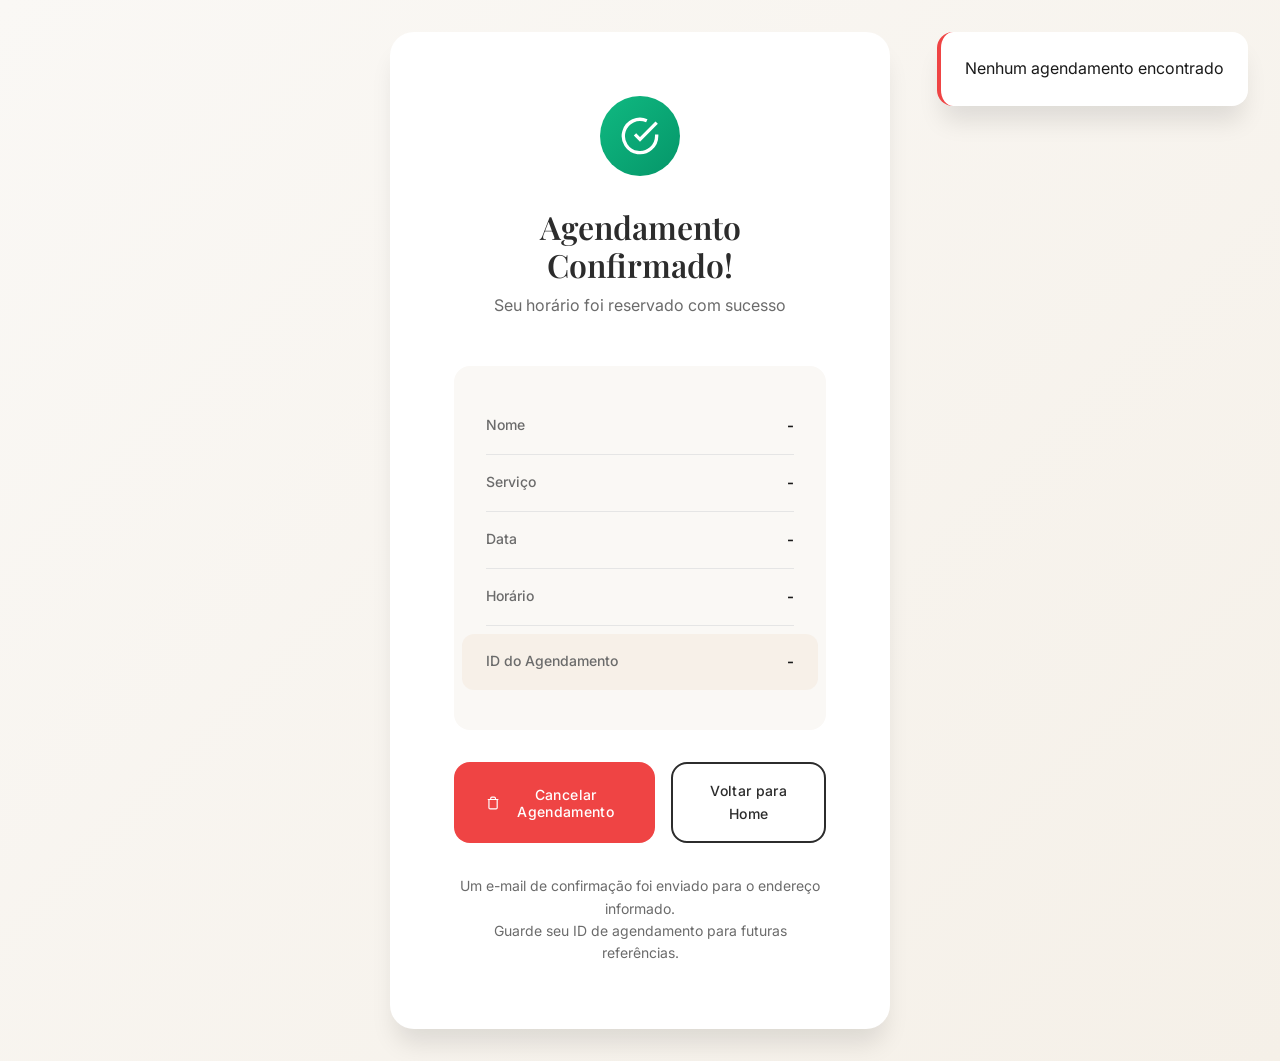
==== pages/confirmation.html @ 3dfdce2e "first commit" ====
<!-- pages/confirmation.html -->
<!DOCTYPE html>
<html lang="pt-BR">
<head>
    <meta charset="UTF-8">
    <meta name="viewport" content="width=device-width, initial-scale=1.0">
    <title>Confirmação - The Barber</title>
    <link rel="stylesheet" href="../css/global.css">
    <link rel="stylesheet" href="../css/confirmation.css">
    <link href="https://fonts.googleapis.com/css2?family=Playfair+Display:wght@400;600;700&family=Inter:wght@300;400;500;600&display=swap" rel="stylesheet">
</head>
<body>
    <main class="confirmation-page">
        <div class="confirmation-card">
            <div class="confirmation-icon">
                <svg viewBox="0 0 24 24" fill="none" stroke="currentColor" stroke-width="2">
                    <path d="M22 11.08V12a10 10 0 1 1-5.93-9.14"/>
                    <polyline points="22 4 12 14.01 9 11.01"/>
                </svg>
            </div>
            
            <h1 class="confirmation-title">Agendamento Confirmado!</h1>
            <p class="confirmation-subtitle">Seu horário foi reservado com sucesso</p>

            <div class="confirmation-details" id="confirmationDetails">
                <div class="detail-row">
                    <span class="detail-label">Nome</span>
                    <span class="detail-value" id="detailNome">-</span>
                </div>
                <div class="detail-row">
                    <span class="detail-label">Serviço</span>
                    <span class="detail-value" id="detailServico">-</span>
                </div>
                <div class="detail-row">
                    <span class="detail-label">Data</span>
                    <span class="detail-value" id="detailData">-</span>
                </div>
                <div class="detail-row">
                    <span class="detail-label">Horário</span>
                    <span class="detail-value" id="detailHorario">-</span>
                </div>
                <div class="detail-row detail-row--highlight">
                    <span class="detail-label">ID do Agendamento</span>
                    <span class="detail-value" id="detailId">-</span>
                </div>
            </div>

            <div class="confirmation-actions">
                <button class="btn btn--danger" id="cancelBtn">
                    <svg class="btn__icon" viewBox="0 0 24 24" fill="none" stroke="currentColor" stroke-width="2">
                        <path d="M3 6h18M19 6v14a2 2 0 0 1-2 2H7a2 2 0 0 1-2-2V6m3 0V4a2 2 0 0 1 2-2h4a2 2 0 0 1 2 2v2"/>
                    </svg>
                    <span>Cancelar Agendamento</span>
                </button>
                
                <a href="../index.html" class="btn btn--secondary">
                    <span>Voltar para Home</span>
                </a>
            </div>

            <p class="confirmation-note">
                Um e-mail de confirmação foi enviado para o endereço informado.
                <br>Guarde seu ID de agendamento para futuras referências.
            </p>
        </div>
    </main>

    <div class="toast-container" id="toastContainer"></div>
    <div class="loading-overlay" id="loadingOverlay">
        <div class="loading-spinner">
            <div class="loading-spinner__ring"></div>
        </div>
    </div>

    <script src="../js/utils.js"></script>
    <script src="../js/api.js"></script>
    <script src="../js/confirmation.js"></script>
</body>
</html>
---- css/global.css ----
/* css/global.css */

/* ============================================
   DESIGN SYSTEM - The Barber
   ============================================ */

:root {
  /* Colors - Premium Barber Shop Palette */
  --color-primary: #2C2C2C;
  --color-secondary: #D4A574;
  --color-secondary-light: #E8C9A8;
  --color-background: #FAF8F5;
  --color-surface: #FFFFFF;
  --color-text: #1A1A1A;
  --color-text-muted: #6B6B6B;
  --color-border: #E5E5E5;
  --color-success: #10B981;
  --color-error: #EF4444;
  --color-warning: #F59E0B;
  
  /* Typography */
  --font-display: 'Playfair Display', serif;
  --font-body: 'Inter', sans-serif;
  
  /* Spacing */
  --space-xs: 0.25rem;
  --space-sm: 0.5rem;
  --space-md: 1rem;
  --space-lg: 1.5rem;
  --space-xl: 2rem;
  --space-2xl: 3rem;
  --space-3xl: 4rem;
  
  /* Border Radius */
  --radius-sm: 0.375rem;
  --radius-md: 0.75rem;
  --radius-lg: 1rem;
  --radius-xl: 1.5rem;
  --radius-full: 9999px;
  
  /* Shadows */
  --shadow-sm: 0 1px 2px 0 rgba(0, 0, 0, 0.05);
  --shadow-md: 0 4px 6px -1px rgba(0, 0, 0, 0.1);
  --shadow-lg: 0 10px 15px -3px rgba(0, 0, 0, 0.1);
  --shadow-xl: 0 20px 25px -5px rgba(0, 0, 0, 0.1);
  
  /* Transitions */
  --transition-fast: 150ms ease;
  --transition-base: 250ms ease;
  --transition-slow: 350ms ease;
  
  /* Container */
  --container-max: 1200px;
  --container-padding: 1.5rem;
}

/* Reset & Base */
*, *::before, *::after {
  box-sizing: border-box;
  margin: 0;
  padding: 0;
}

html {
  scroll-behavior: smooth;
  font-size: 16px;
}

body {
  font-family: var(--font-body);
  font-size: 1rem;
  line-height: 1.6;
  color: var(--color-text);
  background-color: var(--color-background);
  -webkit-font-smoothing: antialiased;
  -moz-osx-font-smoothing: grayscale;
}

img {
  max-width: 100%;
  height: auto;
  display: block;
}

a {
  color: inherit;
  text-decoration: none;
}

button {
  font-family: inherit;
  cursor: pointer;
  border: none;
  background: none;
}

ul {
  list-style: none;
}

/* Container */
.container {
  width: 100%;
  max-width: var(--container-max);
  margin: 0 auto;
  padding: 0 var(--container-padding);
}

/* Typography */
h1, h2, h3, h4, h5, h6 {
  font-family: var(--font-display);
  font-weight: 600;
  line-height: 1.2;
}

/* Buttons */
.btn {
  display: inline-flex;
  align-items: center;
  justify-content: center;
  gap: var(--space-sm);
  padding: var(--space-md) var(--space-xl);
  font-family: var(--font-body);
  font-size: 0.875rem;
  font-weight: 500;
  letter-spacing: 0.025em;
  border-radius: var(--radius-lg);
  transition: all var(--transition-base);
  position: relative;
  overflow: hidden;
}

.btn::before {
  content: '';
  position: absolute;
  top: 0;
  left: -100%;
  width: 100%;
  height: 100%;
  background: linear-gradient(90deg, transparent, rgba(255,255,255,0.2), transparent);
  transition: left 0.5s;
}

.btn:hover::before {
  left: 100%;
}

.btn--primary {
  background-color: var(--color-primary);
  color: var(--color-surface);
  box-shadow: var(--shadow-md);
}

.btn--primary:hover {
  background-color: #1a1a1a;
  transform: translateY(-2px);
  box-shadow: var(--shadow-lg);
}

.btn--secondary {
  background-color: transparent;
  color: var(--color-primary);
  border: 2px solid var(--color-primary);
}

.btn--secondary:hover {
  background-color: var(--color-primary);
  color: var(--color-surface);
}

.btn--large {
  padding: var(--space-lg) var(--space-2xl);
  font-size: 1rem;
}

.btn__icon {
  width: 1.25rem;
  height: 1.25rem;
  transition: transform var(--transition-base);
}

.btn:hover .btn__icon {
  transform: translateX(4px);
}

/* Navigation */
.navbar {
  position: fixed;
  top: 0;
  left: 0;
  right: 0;
  z-index: 1000;
  background: rgba(250, 248, 245, 0.95);
  backdrop-filter: blur(10px);
  border-bottom: 1px solid var(--color-border);
  transition: all var(--transition-base);
}

.navbar .container {
  display: flex;
  align-items: center;
  justify-content: space-between;
  height: 4rem;
}

.navbar__logo {
  display: flex;
  align-items: center;
  gap: var(--space-sm);
  font-family: var(--font-display);
  font-size: 1.25rem;
  font-weight: 700;
  color: var(--color-primary);
}

.navbar__logo-icon {
  color: var(--color-secondary);
  font-size: 1.5rem;
}

.navbar__menu {
  display: flex;
  align-items: center;
  gap: var(--space-xl);
}

.navbar__link {
  font-size: 0.875rem;
  font-weight: 500;
  color: var(--color-text-muted);
  transition: color var(--transition-fast);
  position: relative;
}

.navbar__link::after {
  content: '';
  position: absolute;
  bottom: -4px;
  left: 0;
  width: 0;
  height: 2px;
  background-color: var(--color-secondary);
  transition: width var(--transition-base);
}

.navbar__link:hover,
.navbar__link--active {
  color: var(--color-primary);
}

.navbar__link:hover::after,
.navbar__link--active::after {
  width: 100%;
}

.navbar__link--cta {
  background-color: var(--color-primary);
  color: var(--color-surface) !important;
  padding: var(--space-sm) var(--space-lg);
  border-radius: var(--radius-full);
}

.navbar__link--cta::after {
  display: none;
}

.navbar__link--cta:hover {
  background-color: #1a1a1a;
  transform: translateY(-1px);
}

.navbar__toggle {
  display: none;
  flex-direction: column;
  gap: 5px;
  padding: var(--space-sm);
}

.navbar__toggle span {
  display: block;
  width: 25px;
  height: 2px;
  background-color: var(--color-primary);
  transition: all var(--transition-base);
}

/* Cards */
.card {
  background: var(--color-surface);
  border-radius: var(--radius-xl);
  padding: var(--space-xl);
  box-shadow: var(--shadow-md);
  transition: all var(--transition-base);
}

.card:hover {
  transform: translateY(-4px);
  box-shadow: var(--shadow-xl);
}

/* Forms */
.form-group {
  margin-bottom: var(--space-lg);
}

.form-label {
  display: block;
  font-size: 0.875rem;
  font-weight: 500;
  color: var(--color-text);
  margin-bottom: var(--space-sm);
}

.form-input,
.form-select {
  width: 100%;
  padding: var(--space-md);
  font-size: 1rem;
  border: 2px solid var(--color-border);
  border-radius: var(--radius-lg);
  background-color: var(--color-surface);
  transition: all var(--transition-fast);
}

.form-input:focus,
.form-select:focus {
  outline: none;
  border-color: var(--color-secondary);
  box-shadow: 0 0 0 3px rgba(212, 165, 116, 0.1);
}

.form-input::placeholder {
  color: var(--color-text-muted);
}

.form-input--error {
  border-color: var(--color-error);
}

.form-error {
  font-size: 0.75rem;
  color: var(--color-error);
  margin-top: var(--space-xs);
}

/* Loading */
.loading-overlay {
  position: fixed;
  inset: 0;
  background: rgba(250, 248, 245, 0.9);
  display: flex;
  align-items: center;
  justify-content: center;
  z-index: 9999;
  opacity: 0;
  visibility: hidden;
  transition: all var(--transition-base);
}

.loading-overlay--active {
  opacity: 1;
  visibility: visible;
}

.loading-spinner {
  position: relative;
  width: 60px;
  height: 60px;
}

.loading-spinner__ring {
  position: absolute;
  inset: 0;
  border: 3px solid transparent;
  border-top-color: var(--color-secondary);
  border-radius: 50%;
  animation: spin 1s linear infinite;
}

@keyframes spin {
  to { transform: rotate(360deg); }
}

/* Toast Notifications */
.toast-container {
  position: fixed;
  top: var(--space-xl);
  right: var(--space-xl);
  z-index: 9998;
  display: flex;
  flex-direction: column;
  gap: var(--space-md);
}

.toast {
  display: flex;
  align-items: center;
  gap: var(--space-md);
  padding: var(--space-lg);
  background: var(--color-surface);
  border-radius: var(--radius-lg);
  box-shadow: var(--shadow-xl);
  min-width: 300px;
  max-width: 400px;
  animation: slideIn 0.3s ease;
}

.toast--success {
  border-left: 4px solid var(--color-success);
}

.toast--error {
  border-left: 4px solid var(--color-error);
}

.toast--warning {
  border-left: 4px solid var(--color-warning);
}

@keyframes slideIn {
  from {
    transform: translateX(100%);
    opacity: 0;
  }
  to {
    transform: translateX(0);
    opacity: 1;
  }
}

/* Responsive */
@media (max-width: 768px) {
  .navbar__toggle {
    display: flex;
  }
  
  .navbar__menu {
    position: absolute;
    top: 100%;
    left: 0;
    right: 0;
    background: var(--color-surface);
    flex-direction: column;
    padding: var(--space-lg);
    gap: var(--space-md);
    border-bottom: 1px solid var(--color-border);
    transform: translateY(-100%);
    opacity: 0;
    visibility: hidden;
    transition: all var(--transition-base);
  }
  
  .navbar__menu--active {
    transform: translateY(0);
    opacity: 1;
    visibility: visible;
  }
  
  .btn--large {
    width: 100%;
  }
}
---- css/confirmation.css ----
/* css/confirmation.css */

.confirmation-page {
  min-height: 100vh;
  display: flex;
  align-items: center;
  justify-content: center;
  padding: var(--space-xl);
  background: linear-gradient(135deg, var(--color-background) 0%, #F5F0E8 100%);
}

.confirmation-card {
  background: var(--color-surface);
  padding: var(--space-3xl);
  border-radius: var(--radius-xl);
  box-shadow: var(--shadow-xl);
  max-width: 500px;
  width: 100%;
  text-align: center;
  animation: fadeInUp 0.6s ease;
}

@keyframes fadeInUp {
  from {
    opacity: 0;
    transform: translateY(30px);
  }
  to {
    opacity: 1;
    transform: translateY(0);
  }
}

.confirmation-icon {
  width: 80px;
  height: 80px;
  margin: 0 auto var(--space-xl);
  background: linear-gradient(135deg, var(--color-success) 0%, #059669 100%);
  color: white;
  border-radius: 50%;
  display: flex;
  align-items: center;
  justify-content: center;
  animation: scaleIn 0.5s ease 0.2s both;
}

@keyframes scaleIn {
  from {
    transform: scale(0);
  }
  to {
    transform: scale(1);
  }
}

.confirmation-icon svg {
  width: 40px;
  height: 40px;
}

.confirmation-title {
  font-size: 2rem;
  color: var(--color-primary);
  margin-bottom: var(--space-sm);
}

.confirmation-subtitle {
  color: var(--color-text-muted);
  margin-bottom: var(--space-2xl);
}

.confirmation-details {
  background: var(--color-background);
  border-radius: var(--radius-lg);
  padding: var(--space-xl);
  margin-bottom: var(--space-xl);
  text-align: left;
}

.detail-row {
  display: flex;
  justify-content: space-between;
  padding: var(--space-md) 0;
  border-bottom: 1px solid var(--color-border);
}

.detail-row:last-child {
  border-bottom: none;
}

.detail-row--highlight {
  background: rgba(212, 165, 116, 0.1);
  margin: var(--space-sm) calc(-1 * var(--space-lg));
  padding: var(--space-md) var(--space-lg);
  border-radius: var(--radius-md);
  border-bottom: none;
}

.detail-label {
  font-size: 0.875rem;
  color: var(--color-text-muted);
  font-weight: 500;
}

.detail-value {
  font-size: 0.9375rem;
  color: var(--color-text);
  font-weight: 600;
}

.confirmation-actions {
  display: flex;
  flex-direction: column;
  gap: var(--space-md);
  margin-bottom: var(--space-xl);
}

.btn--danger {
  background-color: var(--color-error);
  color: white;
}

.btn--danger:hover {
  background-color: #DC2626;
}

.confirmation-note {
  font-size: 0.875rem;
  color: var(--color-text-muted);
  line-height: 1.6;
}

@media (min-width: 640px) {
  .confirmation-actions {
    flex-direction: row;
    justify-content: center;
  }
}
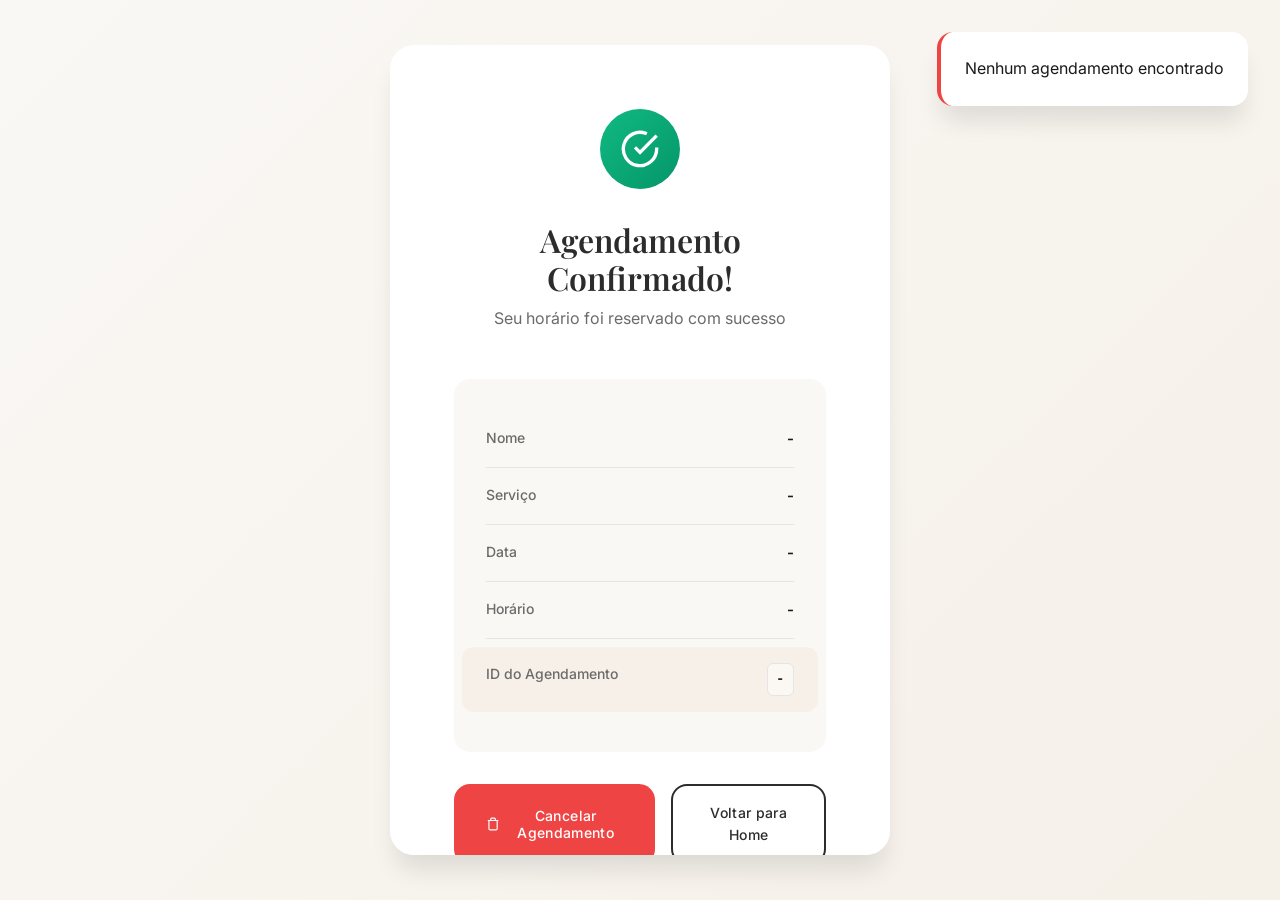
==== commit 5152f3cf: "Atualizar o confirmation.html" ====
--- a/pages/confirmation.html
+++ b/pages/confirmation.html
@@ -3,7 +3,7 @@
 <html lang="pt-BR">
 <head>
     <meta charset="UTF-8">
-    <meta name="viewport" content="width=device-width, initial-scale=1.0">
+    <meta name="viewport" content="width=device-width, initial-scale=1.0, maximum-scale=1.0, user-scalable=no">
     <title>Confirmação - The Barber</title>
     <link rel="stylesheet" href="../css/global.css">
     <link rel="stylesheet" href="../css/confirmation.css">
@@ -39,6 +39,7 @@
                     <span class="detail-label">Horário</span>
                     <span class="detail-value" id="detailHorario">-</span>
                 </div>
+                <!-- ID em destaque especial -->
                 <div class="detail-row detail-row--highlight">
                     <span class="detail-label">ID do Agendamento</span>
                     <span class="detail-value" id="detailId">-</span>
@@ -76,4 +77,4 @@
     <script src="../js/api.js"></script>
     <script src="../js/confirmation.js"></script>
 </body>
-</html>+</html>
--- a/css/confirmation.css
+++ b/css/confirmation.css
@@ -18,6 +18,10 @@
   width: 100%;
   text-align: center;
   animation: fadeInUp 0.6s ease;
+  /* CORREÇÃO: Garante que não ultrapasse a viewport em mobile */
+  max-height: 90vh;
+  overflow-y: auto;
+  -webkit-overflow-scrolling: touch; /* Scroll suave no iOS */
 }
 
 @keyframes fadeInUp {
@@ -42,6 +46,7 @@
   align-items: center;
   justify-content: center;
   animation: scaleIn 0.5s ease 0.2s both;
+  flex-shrink: 0; /* Evita que encolha */
 }
 
 @keyframes scaleIn {
@@ -62,6 +67,7 @@
   font-size: 2rem;
   color: var(--color-primary);
   margin-bottom: var(--space-sm);
+  line-height: 1.2; /* Evita corte em títulos longos */
 }
 
 .confirmation-subtitle {
@@ -69,12 +75,19 @@
   margin-bottom: var(--space-2xl);
 }
 
+/* ============================================
+   CONFIRMATION DETAILS - CORREÇÕES MOBILE
+   ============================================ */
 .confirmation-details {
   background: var(--color-background);
   border-radius: var(--radius-lg);
   padding: var(--space-xl);
   margin-bottom: var(--space-xl);
   text-align: left;
+  /* CORREÇÃO: Garante que o conteúdo não vaze */
+  min-width: 0;
+  overflow-wrap: break-word;
+  word-wrap: break-word;
 }
 
 .detail-row {
@@ -82,30 +95,61 @@
   justify-content: space-between;
   padding: var(--space-md) 0;
   border-bottom: 1px solid var(--color-border);
+  gap: var(--space-md); /* Evita colagem */
+  flex-wrap: wrap; /* Permite quebra em mobile */
 }
 
 .detail-row:last-child {
   border-bottom: none;
 }
 
+/* CORREÇÃO ESPECIAL: ID do agendamento sempre visível */
 .detail-row--highlight {
   background: rgba(212, 165, 116, 0.1);
   margin: var(--space-sm) calc(-1 * var(--space-lg));
   padding: var(--space-md) var(--space-lg);
   border-radius: var(--radius-md);
   border-bottom: none;
+  flex-wrap: nowrap; /* Mantém na mesma linha se possível */
+}
+
+/* Se não couber, quebra de forma controlada */
+@media (max-width: 400px) {
+  .detail-row--highlight {
+    flex-direction: column;
+    gap: var(--space-xs);
+  }
 }
 
 .detail-label {
   font-size: 0.875rem;
   color: var(--color-text-muted);
   font-weight: 500;
+  flex-shrink: 0; /* Label não encolhe */
 }
 
 .detail-value {
   font-size: 0.9375rem;
   color: var(--color-text);
   font-weight: 600;
+  text-align: right;
+  /* CORREÇÃO CRÍTICA: Quebra palavras longas (como IDs) */
+  word-break: break-word;
+  overflow-wrap: anywhere;
+  max-width: 100%;
+  min-width: 0; /* Permite encolher */
+}
+
+/* Estilo especial para o ID - sempre visível */
+.detail-row--highlight .detail-value {
+  font-family: 'Courier New', monospace; /* Fonte monospaced para IDs */
+  font-size: 0.875rem;
+  letter-spacing: 0.5px;
+  color: var(--color-primary);
+  background: rgba(255,255,255,0.5);
+  padding: var(--space-xs) var(--space-sm);
+  border-radius: var(--radius-sm);
+  border: 1px solid var(--color-border);
 }
 
 .confirmation-actions {
@@ -128,11 +172,120 @@
   font-size: 0.875rem;
   color: var(--color-text-muted);
   line-height: 1.6;
-}
-
+  /* CORREÇÃO: Garante que não fique colada nas bordas em mobile */
+  padding: 0 var(--space-sm);
+}
+
+/* ============================================
+   RESPONSIVE - CORREÇÕES MOBILE
+   ============================================ */
 @media (min-width: 640px) {
   .confirmation-actions {
     flex-direction: row;
     justify-content: center;
   }
-}+}
+
+/* CORREÇÕES ESPECÍFICAS PARA MOBILE */
+@media (max-width: 640px) {
+  .confirmation-page {
+    padding: var(--space-md);
+    align-items: flex-start; /* Melhor scroll em mobile */
+    padding-top: var(--space-xl);
+  }
+
+  .confirmation-card {
+    padding: var(--space-xl);
+    max-height: none; /* Remove limite de altura em mobile */
+    margin: var(--space-md) 0;
+  }
+
+  .confirmation-icon {
+    width: 64px;
+    height: 64px;
+    margin-bottom: var(--space-lg);
+  }
+
+  .confirmation-icon svg {
+    width: 32px;
+    height: 32px;
+  }
+
+  .confirmation-title {
+    font-size: 1.5rem;
+  }
+
+  .confirmation-subtitle {
+    font-size: 0.875rem;
+    margin-bottom: var(--space-xl);
+  }
+
+  .confirmation-details {
+    padding: var(--space-lg);
+    margin-bottom: var(--space-lg);
+  }
+
+  .detail-row {
+    padding: var(--space-sm) 0;
+    font-size: 0.875rem;
+  }
+
+  .detail-label {
+    font-size: 0.8125rem;
+  }
+
+  .detail-value {
+    font-size: 0.875rem;
+  }
+
+  /* ID em destaque sempre visível */
+  .detail-row--highlight {
+    margin: var(--space-xs) calc(-1 * var(--space-md));
+    padding: var(--space-sm) var(--space-md);
+  }
+
+  .detail-row--highlight .detail-value {
+    font-size: 0.8125rem;
+    padding: var(--space-xs) var(--space-sm);
+  }
+
+  .confirmation-actions {
+    gap: var(--space-sm);
+  }
+
+  .confirmation-note {
+    font-size: 0.8125rem;
+  }
+}
+
+/* Telas muito pequenas */
+@media (max-width: 360px) {
+  .confirmation-card {
+    padding: var(--space-lg);
+    border-radius: var(--radius-lg);
+  }
+
+  .detail-row {
+    flex-direction: column;
+    gap: var(--space-xs);
+    align-items: flex-start;
+  }
+
+  .detail-value {
+    text-align: left;
+    width: 100%;
+  }
+
+  /* ID mantém destaque especial */
+  .detail-row--highlight {
+    flex-direction: column;
+    background: rgba(212, 165, 116, 0.15);
+  }
+
+  .detail-row--highlight .detail-value {
+    width: 100%;
+    text-align: center;
+    font-size: 0.875rem;
+    letter-spacing: 1px;
+  }
+}
